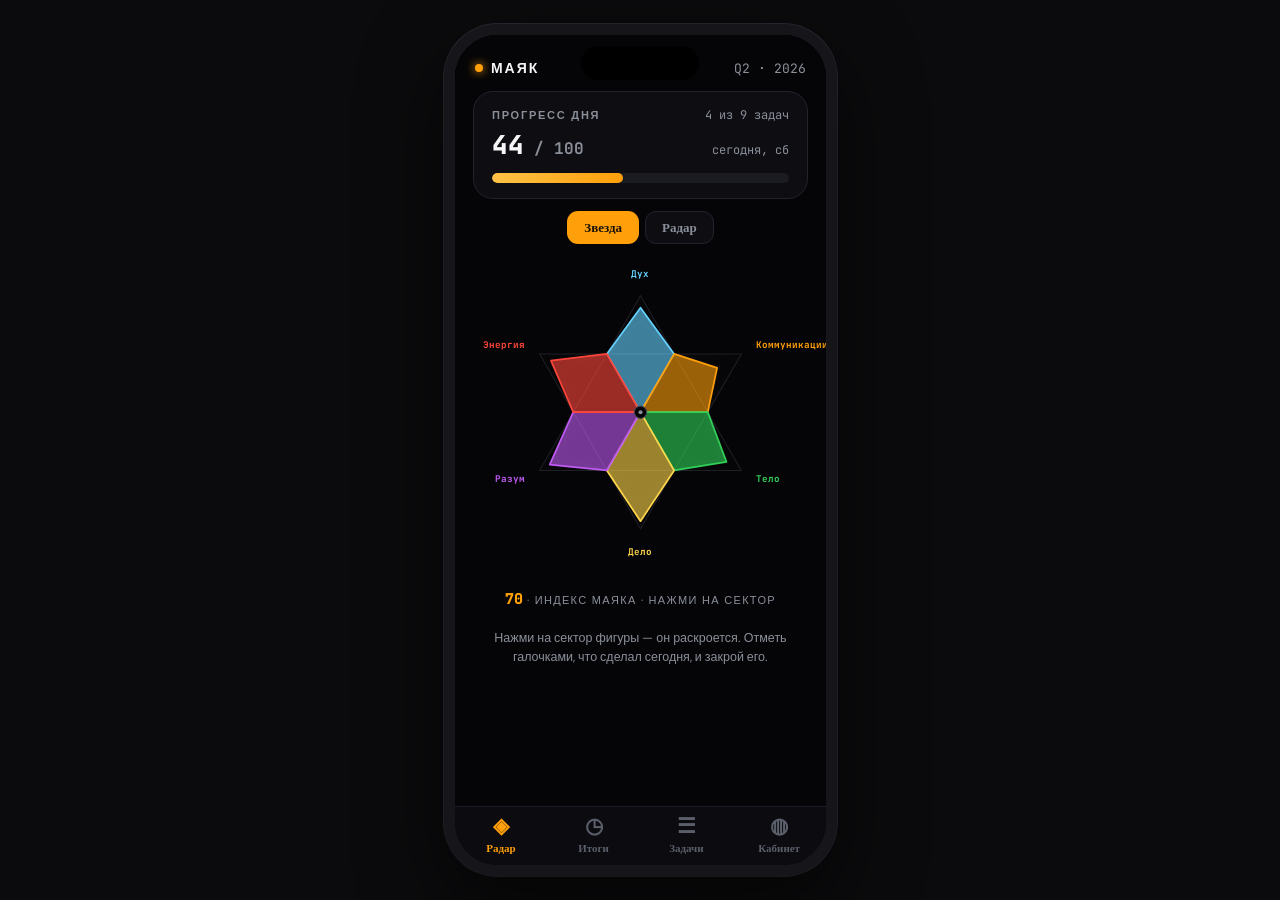
==== index.html @ c717b669 "App-shell + 4 вкладки: Радар, Итоги/Задачи (Скоро), Кабинет Микрофронтенд с iframe-изоляцией (сбой в" ====
<!DOCTYPE html>
<html lang="ru">
<head>
<meta charset="UTF-8">
<meta name="viewport" content="width=device-width,initial-scale=1,maximum-scale=1,user-scalable=no,viewport-fit=cover">
<meta name="theme-color" content="#050507">
<meta name="apple-mobile-web-app-capable" content="yes">
<meta name="apple-mobile-web-app-status-bar-style" content="black-translucent">
<meta name="apple-mobile-web-app-title" content="Маяк">
<link rel="manifest" href="manifest.webmanifest">
<link href="https://fonts.googleapis.com/css2?family=DM+Sans:wght@400;600;700;800&display=swap" rel="stylesheet">
<title>Маяк · Трекер привычек</title>
<style>
*{margin:0;padding:0;box-sizing:border-box;-webkit-tap-highlight-color:transparent}
html,body{height:100%;overflow:hidden;background:#000}
body{font-family:'DM Sans',sans-serif;display:flex;align-items:center;justify-content:center}

/* устройство */
.device{position:relative;width:100%;max-width:440px;height:100dvh;background:#050507;
  display:flex;flex-direction:column;overflow:hidden}
/* десктоп: рамка iPhone 15 Pro */
@media(min-width:480px){
  body{background:#0b0b0d}
  .device{max-width:393px;height:min(852px,calc(100dvh - 36px));border-radius:54px;
    border:11px solid #15151a;box-shadow:0 30px 80px rgba(0,0,0,.6),0 0 0 1px #2a2a33;overflow:hidden}
  .island{position:absolute;top:11px;left:50%;transform:translateX(-50%);width:118px;height:34px;
    background:#000;border-radius:20px;z-index:30;pointer-events:none}
}
@media(max-width:479px){.island{display:none}}

/* сцена (текущая вкладка) */
.stage{flex:1;position:relative;padding-top:env(safe-area-inset-top);background:#050507}
#frame{position:absolute;inset:0;width:100%;height:100%;border:0;background:#050507}
.stage .top-pad{height:env(safe-area-inset-top)}
/* фолбэк при сбое вкладки */
.fallback{position:absolute;inset:0;display:none;flex-direction:column;align-items:center;justify-content:center;
  text-align:center;padding:30px;background:#050507;z-index:20}
.fallback.show{display:flex}
.fallback .ic{font-size:40px;margin-bottom:14px}
.fallback h3{font-size:18px;margin-bottom:8px}
.fallback p{color:#8A8F99;font-size:14px;line-height:1.5;max-width:280px;margin-bottom:18px}
.fallback button{height:46px;padding:0 22px;border:1px solid #FF9F0A;background:transparent;color:#FF9F0A;
  border-radius:13px;font-family:'DM Sans';font-weight:700;font-size:14px;cursor:pointer}

/* таб-бар */
.tabbar{display:flex;border-top:1px solid #1c1c24;background:#0b0b10;
  padding-bottom:env(safe-area-inset-bottom)}
.tabbar button{flex:1;background:none;border:none;color:#5a5f6a;font-family:'DM Sans';font-weight:600;
  font-size:11px;cursor:pointer;display:flex;flex-direction:column;align-items:center;gap:4px;padding:9px 0 10px;transition:color .15s}
.tabbar button.on{color:#FF9F0A}
.tabbar .ic{font-size:21px;line-height:1}
</style>
</head>
<body>
  <div class="device">
    <div class="island"></div>
    <div class="stage">
      <iframe id="frame" title="Маяк" sandbox="allow-scripts allow-same-origin allow-forms allow-popups"></iframe>
      <div class="fallback" id="fallback">
        <div class="ic">⚠️</div>
        <h3>Вкладка не загрузилась</h3>
        <p>Остальные вкладки работают — переключись внизу или попробуй ещё раз.</p>
        <button id="retry">Повторить</button>
      </div>
    </div>
    <div class="tabbar" id="tabbar"></div>
  </div>

<script>
/* ===== APP SHELL: переключение вкладок + изоляция/error-boundary ===== */
const TABS=[
  {id:'radar', label:'Радар',   ic:'◈', src:'tabs/radar.html'},
  {id:'soon2', label:'Итоги',   ic:'◷', src:'tabs/soon2.html'},
  {id:'soon3', label:'Задачи',  ic:'☰', src:'tabs/soon3.html'},
  {id:'profile',label:'Кабинет',ic:'◍', src:'tabs/profile.html'},
];
let cur=0, readyTimer=null;
const frame=document.getElementById('frame');
const fallback=document.getElementById('fallback');

function renderTabbar(){
  document.getElementById('tabbar').innerHTML=TABS.map((t,i)=>
    `<button class="${i===cur?'on':''}" data-i="${i}"><span class="ic">${t.ic}</span>${t.label}</button>`).join('');
  document.querySelectorAll('#tabbar button').forEach(b=>b.addEventListener('click',()=>switchTab(+b.dataset.i)));
}
function switchTab(i){
  cur=i; renderTabbar();
  fallback.classList.remove('show');
  clearTimeout(readyTimer);
  // error-boundary: если модуль не пришлёт "tab-ready" за 4с — показать фолбэк (другие вкладки живы)
  readyTimer=setTimeout(()=>{ fallback.classList.add('show'); }, 4000);
  frame.src=TABS[i].src;
}
// модуль сообщает, что успешно загрузился
window.addEventListener('message',e=>{
  if(e.data && e.data.type==='tab-ready' && e.data.tab===TABS[cur].id){
    clearTimeout(readyTimer); fallback.classList.remove('show');
  }
});
// если сам iframe не смог загрузиться
frame.addEventListener('error',()=>{ clearTimeout(readyTimer); fallback.classList.add('show'); });
document.getElementById('retry').addEventListener('click',()=>switchTab(cur));

renderTabbar();
switchTab(0);
</script>
</body>
</html>
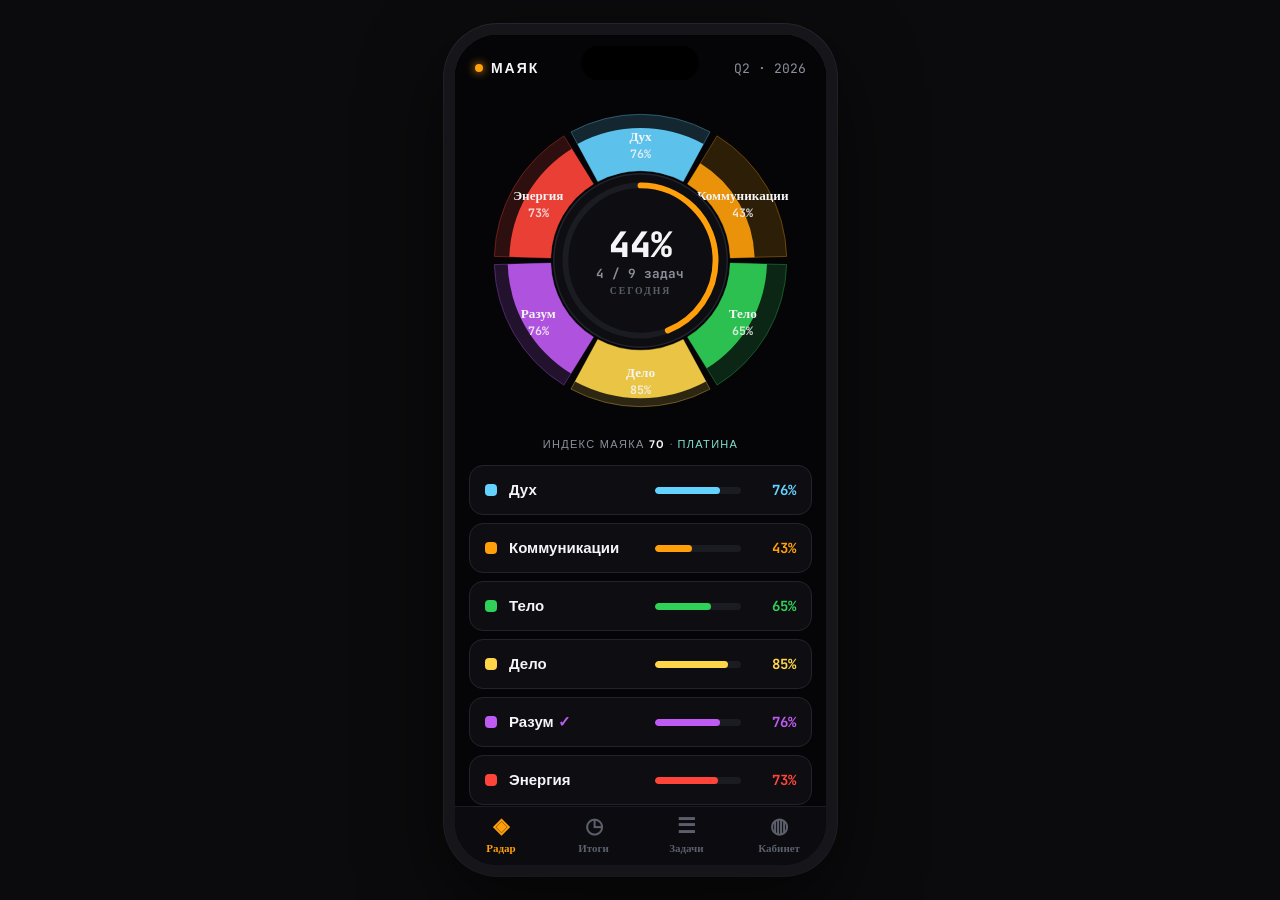
==== commit 23016053: "Polish: favicon (убрал 404) + mobile-web-app-capable meta Co-Authored-By: Claude Opus 4.8 <noreply@a" ====
--- a/index.html
+++ b/index.html
@@ -5,8 +5,10 @@
 <meta name="viewport" content="width=device-width,initial-scale=1,maximum-scale=1,user-scalable=no,viewport-fit=cover">
 <meta name="theme-color" content="#050507">
 <meta name="apple-mobile-web-app-capable" content="yes">
+<meta name="mobile-web-app-capable" content="yes">
 <meta name="apple-mobile-web-app-status-bar-style" content="black-translucent">
 <meta name="apple-mobile-web-app-title" content="Маяк">
+<link rel="icon" href="data:image/svg+xml,%3Csvg xmlns='http://www.w3.org/2000/svg' viewBox='0 0 16 16'%3E%3Crect width='16' height='16' rx='4' fill='%23050507'/%3E%3Ccircle cx='8' cy='8' r='3' fill='%23FF9F0A'/%3E%3C/svg%3E">
 <link rel="manifest" href="manifest.webmanifest">
 <link href="https://fonts.googleapis.com/css2?family=DM+Sans:wght@400;600;700;800&display=swap" rel="stylesheet">
 <title>Маяк · Трекер привычек</title>
